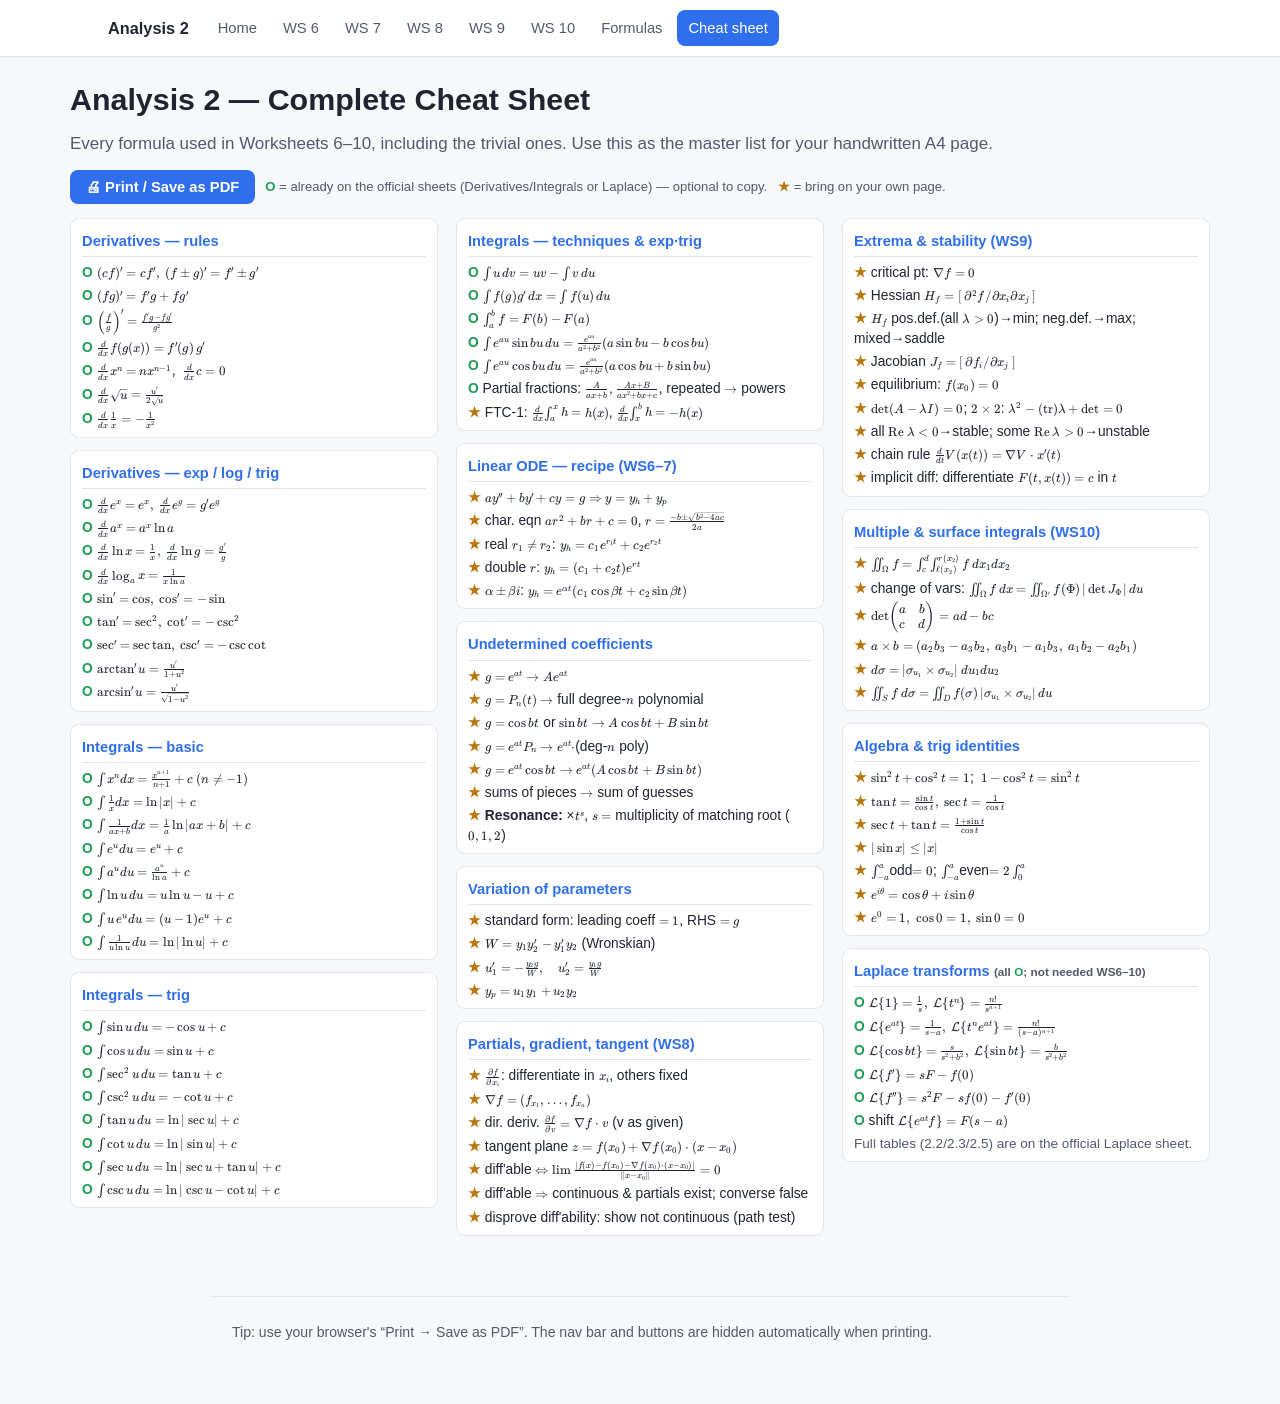
==== cheatsheet.html @ 3c7057ac "init" ====
<!DOCTYPE html>
<html lang="en">
<head>
<meta charset="UTF-8">
<meta name="viewport" content="width=device-width, initial-scale=1.0">
<title>Cheat Sheet — Analysis 2 (printable)</title>
<link rel="stylesheet" href="katex/katex.min.css">
<link rel="stylesheet" href="css/style.css">
<script defer src="katex/katex.min.js"></script>
<script defer src="katex/auto-render.min.js"></script>
<script defer src="js/render.js"></script>
<style>
  /* ---- Cheat-sheet specific (dense, printable) ---- */
  .cs-wrap { max-width: 1180px; margin: 0 auto; padding: 18px 20px 60px; }
  .cs-controls { display:flex; gap:10px; align-items:center; flex-wrap:wrap; margin: 6px 0 14px; }
  .btn {
    background: var(--accent); color:#fff; border:none; border-radius:8px;
    padding:9px 16px; font-size:.92rem; font-weight:600; cursor:pointer;
  }
  .legend { font-size:.82rem; color:var(--text-soft); }
  .legend b { color: var(--text); }
  .mark-o { color: var(--green); font-weight:700; }
  .mark-x { color: var(--amber); font-weight:700; }

  .cs-cols { column-count: 3; column-gap: 18px; }
  @media (max-width: 1000px){ .cs-cols { column-count: 2; } }
  @media (max-width: 660px){ .cs-cols { column-count: 1; } }

  .cs-block {
    break-inside: avoid;
    background: var(--bg-card);
    border: 1px solid var(--border);
    border-radius: 9px;
    padding: 8px 11px 4px;
    margin: 0 0 12px;
  }
  .cs-block h3 {
    margin: 2px 0 6px; font-size: .92rem; color: var(--accent);
    border-bottom: 1px solid var(--border); padding-bottom: 3px;
  }
  .cs-block ul { list-style: none; margin: 0; padding: 0; }
  .cs-block li { margin: 4px 0; font-size: .86rem; line-height: 1.4; }
  .cs-block .katex { font-size: .92em; }
  .cs-block .lbl { color: var(--text-soft); font-size:.8em; }

  @media print {
    @page { size: A4; margin: 10mm; }
    .topnav, .cs-controls, footer.site { display: none !important; }
    body { background:#fff; color:#000; font-size: 11px; }
    .cs-wrap { padding: 0; max-width: none; }
    .cs-cols { column-count: 3; column-gap: 10px; }
    .cs-block { border:1px solid #bbb; box-shadow:none; padding:5px 7px 2px; margin-bottom:7px; }
    .cs-block h3 { color:#000; font-size: 10.5px; }
    .cs-block li { font-size: 9.5px; margin:2.5px 0; }
    .mark-o { color:#000; } .mark-x { color:#000; font-weight:800; }
    h1.cs-title { font-size: 15px; margin: 0 0 2px; }
    .cs-sub { font-size: 9.5px; margin: 0 0 6px; }
    a { color:#000; text-decoration:none; }
  }
</style>
</head>
<body>
<nav class="topnav"><div class="topnav-inner">
  <a class="brand" href="index.html">Analysis 2</a>
  <a class="navlink" href="index.html">Home</a>
  <a class="navlink" href="worksheet6.html">WS 6</a>
  <a class="navlink" href="worksheet7.html">WS 7</a>
  <a class="navlink" href="worksheet8.html">WS 8</a>
  <a class="navlink" href="worksheet9.html">WS 9</a>
  <a class="navlink" href="worksheet10.html">WS 10</a>
  <a class="navlink" href="formulas.html">Formulas</a>
  <a class="navlink active" href="cheatsheet.html">Cheat sheet</a>
</div></nav>

<div class="cs-wrap">
  <h1 class="cs-title">Analysis 2 — Complete Cheat Sheet</h1>
  <p class="cs-sub muted">Every formula used in Worksheets 6–10, including the trivial ones. Use this as the master list for your handwritten A4 page.</p>
  <div class="cs-controls">
    <button class="btn" onclick="window.print()">🖨 Print / Save as PDF</button>
    <span class="legend"><b><span class="mark-o">O</span></b> = already on the official sheets (Derivatives/Integrals or Laplace) — optional to copy. &nbsp; <b><span class="mark-x">★</span></b> = bring on your own page.</span>
  </div>

  <div class="cs-cols">

    <!-- DERIVATIVES -->
    <div class="cs-block">
      <h3>Derivatives — rules</h3>
      <ul>
        <li><span class="mark-o">O</span> $(cf)'=cf',\ (f\pm g)'=f'\pm g'$</li>
        <li><span class="mark-o">O</span> $(fg)'=f'g+fg'$</li>
        <li><span class="mark-o">O</span> $\left(\frac fg\right)'=\frac{f'g-fg'}{g^2}$</li>
        <li><span class="mark-o">O</span> $\frac{d}{dx}f(g(x))=f'(g)\,g'$</li>
        <li><span class="mark-o">O</span> $\frac{d}{dx}x^n=nx^{n-1}$, $\ \frac{d}{dx}c=0$</li>
        <li><span class="mark-o">O</span> $\frac{d}{dx}\sqrt u=\frac{u'}{2\sqrt u}$</li>
        <li><span class="mark-o">O</span> $\frac{d}{dx}\frac1x=-\frac1{x^2}$</li>
      </ul>
    </div>

    <div class="cs-block">
      <h3>Derivatives — exp / log / trig</h3>
      <ul>
        <li><span class="mark-o">O</span> $\frac{d}{dx}e^{x}=e^x,\ \frac{d}{dx}e^{g}=g'e^{g}$</li>
        <li><span class="mark-o">O</span> $\frac{d}{dx}a^x=a^x\ln a$</li>
        <li><span class="mark-o">O</span> $\frac{d}{dx}\ln x=\frac1x,\ \frac{d}{dx}\ln g=\frac{g'}{g}$</li>
        <li><span class="mark-o">O</span> $\frac{d}{dx}\log_a x=\frac{1}{x\ln a}$</li>
        <li><span class="mark-o">O</span> $\sin'=\cos,\ \cos'=-\sin$</li>
        <li><span class="mark-o">O</span> $\tan'=\sec^2,\ \cot'=-\csc^2$</li>
        <li><span class="mark-o">O</span> $\sec'=\sec\tan,\ \csc'=-\csc\cot$</li>
        <li><span class="mark-o">O</span> $\arctan'u=\frac{u'}{1+u^2}$</li>
        <li><span class="mark-o">O</span> $\arcsin'u=\frac{u'}{\sqrt{1-u^2}}$</li>
      </ul>
    </div>

    <!-- INTEGRALS -->
    <div class="cs-block">
      <h3>Integrals — basic</h3>
      <ul>
        <li><span class="mark-o">O</span> $\int x^n dx=\frac{x^{n+1}}{n+1}+c\ (n\neq-1)$</li>
        <li><span class="mark-o">O</span> $\int\frac1x dx=\ln|x|+c$</li>
        <li><span class="mark-o">O</span> $\int\frac{1}{ax+b}dx=\frac1a\ln|ax+b|+c$</li>
        <li><span class="mark-o">O</span> $\int e^u du=e^u+c$</li>
        <li><span class="mark-o">O</span> $\int a^u du=\frac{a^u}{\ln a}+c$</li>
        <li><span class="mark-o">O</span> $\int\ln u\,du=u\ln u-u+c$</li>
        <li><span class="mark-o">O</span> $\int u\,e^u du=(u-1)e^u+c$</li>
        <li><span class="mark-o">O</span> $\int\frac{1}{u\ln u}du=\ln|\ln u|+c$</li>
      </ul>
    </div>

    <div class="cs-block">
      <h3>Integrals — trig</h3>
      <ul>
        <li><span class="mark-o">O</span> $\int\sin u\,du=-\cos u+c$</li>
        <li><span class="mark-o">O</span> $\int\cos u\,du=\sin u+c$</li>
        <li><span class="mark-o">O</span> $\int\sec^2 u\,du=\tan u+c$</li>
        <li><span class="mark-o">O</span> $\int\csc^2 u\,du=-\cot u+c$</li>
        <li><span class="mark-o">O</span> $\int\tan u\,du=\ln|\sec u|+c$</li>
        <li><span class="mark-o">O</span> $\int\cot u\,du=\ln|\sin u|+c$</li>
        <li><span class="mark-o">O</span> $\int\sec u\,du=\ln|\sec u+\tan u|+c$</li>
        <li><span class="mark-o">O</span> $\int\csc u\,du=\ln|\csc u-\cot u|+c$</li>
      </ul>
    </div>

    <div class="cs-block">
      <h3>Integrals — techniques &amp; exp·trig</h3>
      <ul>
        <li><span class="mark-o">O</span> $\int u\,dv=uv-\int v\,du$</li>
        <li><span class="mark-o">O</span> $\int f(g)g'\,dx=\int f(u)\,du$</li>
        <li><span class="mark-o">O</span> $\int_a^b f=F(b)-F(a)$</li>
        <li><span class="mark-o">O</span> $\int e^{au}\sin bu\,du=\frac{e^{au}}{a^2+b^2}(a\sin bu-b\cos bu)$</li>
        <li><span class="mark-o">O</span> $\int e^{au}\cos bu\,du=\frac{e^{au}}{a^2+b^2}(a\cos bu+b\sin bu)$</li>
        <li><span class="mark-o">O</span> Partial fractions: $\frac{A}{ax+b},\frac{Ax+B}{ax^2+bx+c}$, repeated $\to$ powers</li>
        <li><span class="mark-x">★</span> FTC-1: $\frac{d}{dx}\!\int_a^x h=h(x)$, $\frac{d}{dx}\!\int_x^b h=-h(x)$</li>
      </ul>
    </div>

    <!-- ODE -->
    <div class="cs-block">
      <h3>Linear ODE — recipe (WS6–7)</h3>
      <ul>
        <li><span class="mark-x">★</span> $ay''+by'+cy=g\Rightarrow y=y_h+y_p$</li>
        <li><span class="mark-x">★</span> char. eqn $ar^2+br+c=0$, $r=\frac{-b\pm\sqrt{b^2-4ac}}{2a}$</li>
        <li><span class="mark-x">★</span> real $r_1\ne r_2$: $y_h=c_1e^{r_1t}+c_2e^{r_2t}$</li>
        <li><span class="mark-x">★</span> double $r$: $y_h=(c_1+c_2t)e^{rt}$</li>
        <li><span class="mark-x">★</span> $\alpha\pm\beta i$: $y_h=e^{\alpha t}(c_1\cos\beta t+c_2\sin\beta t)$</li>
      </ul>
    </div>

    <div class="cs-block">
      <h3>Undetermined coefficients</h3>
      <ul>
        <li><span class="mark-x">★</span> $g=e^{at}\to Ae^{at}$</li>
        <li><span class="mark-x">★</span> $g=P_n(t)\to$ full degree-$n$ polynomial</li>
        <li><span class="mark-x">★</span> $g=\cos bt$ or $\sin bt\to A\cos bt+B\sin bt$</li>
        <li><span class="mark-x">★</span> $g=e^{at}P_n\to e^{at}\cdot$(deg-$n$ poly)</li>
        <li><span class="mark-x">★</span> $g=e^{at}\cos bt\to e^{at}(A\cos bt+B\sin bt)$</li>
        <li><span class="mark-x">★</span> sums of pieces $\to$ sum of guesses</li>
        <li><span class="mark-x">★</span> <b>Resonance:</b> ×$t^s$, $s=$ multiplicity of matching root ($0,1,2$)</li>
      </ul>
    </div>

    <div class="cs-block">
      <h3>Variation of parameters</h3>
      <ul>
        <li><span class="mark-x">★</span> standard form: leading coeff $=1$, RHS $=g$</li>
        <li><span class="mark-x">★</span> $W=y_1y_2'-y_1'y_2$ (Wronskian)</li>
        <li><span class="mark-x">★</span> $u_1'=-\frac{y_2 g}{W},\quad u_2'=\frac{y_1 g}{W}$</li>
        <li><span class="mark-x">★</span> $y_p=u_1y_1+u_2y_2$</li>
      </ul>
    </div>

    <!-- MULTIVARIABLE -->
    <div class="cs-block">
      <h3>Partials, gradient, tangent (WS8)</h3>
      <ul>
        <li><span class="mark-x">★</span> $\frac{\partial f}{\partial x_i}$: differentiate in $x_i$, others fixed</li>
        <li><span class="mark-x">★</span> $\nabla f=(f_{x_1},\dots,f_{x_n})$</li>
        <li><span class="mark-x">★</span> dir. deriv. $\frac{\partial f}{\partial v}=\nabla f\cdot v$ (v as given)</li>
        <li><span class="mark-x">★</span> tangent plane $z=f(x_0)+\nabla f(x_0)\cdot(x-x_0)$</li>
        <li><span class="mark-x">★</span> diff'able $\Leftrightarrow \lim\frac{|f(x)-f(x_0)-\nabla f(x_0)\cdot(x-x_0)|}{\lVert x-x_0\rVert}=0$</li>
        <li><span class="mark-x">★</span> diff'able $\Rightarrow$ continuous &amp; partials exist; converse false</li>
        <li><span class="mark-x">★</span> disprove diff'ability: show not continuous (path test)</li>
      </ul>
    </div>

    <div class="cs-block">
      <h3>Extrema &amp; stability (WS9)</h3>
      <ul>
        <li><span class="mark-x">★</span> critical pt: $\nabla f=0$</li>
        <li><span class="mark-x">★</span> Hessian $H_f=[\,\partial^2 f/\partial x_i\partial x_j\,]$</li>
        <li><span class="mark-x">★</span> $H_f$ pos.def.(all $\lambda>0$)→min; neg.def.→max; mixed→saddle</li>
        <li><span class="mark-x">★</span> Jacobian $J_f=[\,\partial f_i/\partial x_j\,]$</li>
        <li><span class="mark-x">★</span> equilibrium: $f(x_0)=0$</li>
        <li><span class="mark-x">★</span> $\det(A-\lambda I)=0$; $2\times2$: $\lambda^2-(\operatorname{tr})\lambda+\det=0$</li>
        <li><span class="mark-x">★</span> all $\operatorname{Re}\lambda<0$→stable; some $\operatorname{Re}\lambda>0$→unstable</li>
        <li><span class="mark-x">★</span> chain rule $\frac{d}{dt}V(x(t))=\nabla V\cdot x'(t)$</li>
        <li><span class="mark-x">★</span> implicit diff: differentiate $F(t,x(t))=c$ in $t$</li>
      </ul>
    </div>

    <!-- INTEGRALS 2 -->
    <div class="cs-block">
      <h3>Multiple &amp; surface integrals (WS10)</h3>
      <ul>
        <li><span class="mark-x">★</span> $\iint_\Omega f=\int_c^d\!\int_{\ell(x_2)}^{r(x_2)}f\,dx_1dx_2$</li>
        <li><span class="mark-x">★</span> change of vars: $\iint_\Omega f\,dx=\iint_{\Omega'}f(\Phi)\,|\det J_\Phi|\,du$</li>
        <li><span class="mark-x">★</span> $\det\!\begin{pmatrix}a&b\\c&d\end{pmatrix}=ad-bc$</li>
        <li><span class="mark-x">★</span> $a\times b=(a_2b_3-a_3b_2,\ a_3b_1-a_1b_3,\ a_1b_2-a_2b_1)$</li>
        <li><span class="mark-x">★</span> $d\sigma=|\sigma_{u_1}\times\sigma_{u_2}|\,du_1du_2$</li>
        <li><span class="mark-x">★</span> $\iint_S f\,d\sigma=\iint_D f(\sigma)\,|\sigma_{u_1}\times\sigma_{u_2}|\,du$</li>
      </ul>
    </div>

    <!-- ALGEBRA -->
    <div class="cs-block">
      <h3>Algebra &amp; trig identities</h3>
      <ul>
        <li><span class="mark-x">★</span> $\sin^2t+\cos^2t=1$; $\ 1-\cos^2t=\sin^2t$</li>
        <li><span class="mark-x">★</span> $\tan t=\frac{\sin t}{\cos t},\ \sec t=\frac1{\cos t}$</li>
        <li><span class="mark-x">★</span> $\sec t+\tan t=\frac{1+\sin t}{\cos t}$</li>
        <li><span class="mark-x">★</span> $|\sin x|\le|x|$</li>
        <li><span class="mark-x">★</span> $\int_{-a}^a$odd$=0$; $\int_{-a}^a$even$=2\int_0^a$</li>
        <li><span class="mark-x">★</span> $e^{i\theta}=\cos\theta+i\sin\theta$</li>
        <li><span class="mark-x">★</span> $e^0=1,\ \cos0=1,\ \sin0=0$</li>
      </ul>
    </div>

    <!-- LAPLACE -->
    <div class="cs-block">
      <h3>Laplace transforms <span class="lbl">(all <span class="mark-o">O</span>; not needed WS6–10)</span></h3>
      <ul>
        <li><span class="mark-o">O</span> $\mathcal L\{1\}=\frac1s,\ \mathcal L\{t^n\}=\frac{n!}{s^{n+1}}$</li>
        <li><span class="mark-o">O</span> $\mathcal L\{e^{at}\}=\frac{1}{s-a},\ \mathcal L\{t^ne^{at}\}=\frac{n!}{(s-a)^{n+1}}$</li>
        <li><span class="mark-o">O</span> $\mathcal L\{\cos bt\}=\frac{s}{s^2+b^2},\ \mathcal L\{\sin bt\}=\frac{b}{s^2+b^2}$</li>
        <li><span class="mark-o">O</span> $\mathcal L\{f'\}=sF-f(0)$</li>
        <li><span class="mark-o">O</span> $\mathcal L\{f''\}=s^2F-sf(0)-f'(0)$</li>
        <li><span class="mark-o">O</span> shift $\mathcal L\{e^{at}f\}=F(s-a)$</li>
        <li class="lbl">Full tables (2.2/2.3/2.5) are on the official Laplace sheet.</li>
      </ul>
    </div>

  </div>
</div>

<footer class="site">Tip: use your browser's “Print → Save as PDF”. The nav bar and buttons are hidden automatically when printing.</footer>
</body>
</html>
---- css/style.css ----
/* ===========================================================
   Analysis 2 — Study Site
   Shared stylesheet
   =========================================================== */

:root {
  --bg: #f7f8fa;
  --bg-card: #ffffff;
  --text: #1f2430;
  --text-soft: #525a6b;
  --accent: #2f6fed;
  --accent-soft: #e8f0ff;
  --border: #e2e6ee;
  --code-bg: #f0f2f6;
  --green: #1f9d57;
  --green-soft: #e6f6ed;
  --amber: #b9770e;
  --amber-soft: #fdf3e2;
  --red: #d33d3d;
  --purple: #7a4fd0;
  --purple-soft: #f1ecfb;
  --shadow: 0 1px 3px rgba(20,30,50,.06), 0 6px 24px rgba(20,30,50,.05);
  --radius: 12px;
  --maxw: 860px;
}

@media (prefers-color-scheme: dark) {
  :root {
    --bg: #11141a;
    --bg-card: #1a1e27;
    --text: #e7ebf3;
    --text-soft: #a4adbd;
    --accent: #6fa0ff;
    --accent-soft: #1e2942;
    --border: #2a2f3b;
    --code-bg: #232834;
    --green: #57d98b;
    --green-soft: #16301f;
    --amber: #e6b35a;
    --amber-soft: #2e2613;
    --red: #ff7a7a;
    --purple: #b79bf0;
    --purple-soft: #221a36;
    --shadow: 0 1px 3px rgba(0,0,0,.3), 0 6px 24px rgba(0,0,0,.25);
  }
}

* { box-sizing: border-box; }

html { scroll-behavior: smooth; scroll-padding-top: 80px; }

body {
  margin: 0;
  font-family: -apple-system, BlinkMacSystemFont, "Segoe UI", Roboto, Helvetica, Arial, sans-serif;
  background: var(--bg);
  color: var(--text);
  line-height: 1.65;
  font-size: 17px;
  -webkit-font-smoothing: antialiased;
}

/* ---------- Top navigation ---------- */
.topnav {
  position: sticky;
  top: 0;
  z-index: 50;
  background: var(--bg-card);
  border-bottom: 1px solid var(--border);
  box-shadow: 0 1px 0 rgba(0,0,0,.02);
}
.topnav-inner {
  max-width: 1100px;
  margin: 0 auto;
  display: flex;
  align-items: center;
  flex-wrap: wrap;
  gap: 4px;
  padding: 10px 18px;
}
.topnav .brand {
  font-weight: 700;
  margin-right: 14px;
  color: var(--text);
  text-decoration: none;
  font-size: 1.02rem;
  white-space: nowrap;
}
.topnav a.navlink {
  color: var(--text-soft);
  text-decoration: none;
  padding: 6px 11px;
  border-radius: 8px;
  font-size: .92rem;
  font-weight: 500;
  white-space: nowrap;
}
.topnav a.navlink:hover { background: var(--accent-soft); color: var(--accent); }
.topnav a.navlink.active { background: var(--accent); color: #fff; }

/* ---------- Layout ---------- */
.wrap {
  max-width: var(--maxw);
  margin: 0 auto;
  padding: 32px 22px 80px;
}
.page-header { margin-bottom: 8px; }
.page-header .eyebrow {
  color: var(--accent);
  font-weight: 600;
  font-size: .82rem;
  letter-spacing: .04em;
  text-transform: uppercase;
}
h1 { font-size: 1.9rem; line-height: 1.2; margin: .2em 0 .35em; }
h2 {
  font-size: 1.35rem;
  margin: 2.2em 0 .6em;
  padding-bottom: .25em;
  border-bottom: 2px solid var(--border);
}
h3 { font-size: 1.12rem; margin: 1.6em 0 .4em; color: var(--text); }
h4 { font-size: 1rem; margin: 1.2em 0 .3em; color: var(--text-soft); }
p { margin: .7em 0; }
a { color: var(--accent); }

.lead { color: var(--text-soft); font-size: 1.05rem; }

/* ---------- Cards / boxes ---------- */
.card {
  background: var(--bg-card);
  border: 1px solid var(--border);
  border-radius: var(--radius);
  padding: 20px 24px;
  margin: 18px 0;
  box-shadow: var(--shadow);
}

.problem {
  background: var(--accent-soft);
  border-left: 4px solid var(--accent);
  border-radius: 8px;
  padding: 12px 18px;
  margin: 14px 0;
}
.problem .tag { font-weight: 700; color: var(--accent); }

.theory {
  background: var(--purple-soft);
  border: 1px solid var(--border);
  border-left: 4px solid var(--purple);
  border-radius: 8px;
  padding: 4px 18px;
  margin: 16px 0;
}
.theory .theory-title {
  font-weight: 700;
  color: var(--purple);
  display: block;
  margin: 12px 0 4px;
  font-size: .9rem;
  letter-spacing: .03em;
  text-transform: uppercase;
}

.note {
  background: var(--amber-soft);
  border-left: 4px solid var(--amber);
  border-radius: 8px;
  padding: 4px 18px;
  margin: 14px 0;
  font-size: .96rem;
}
.note .note-title { font-weight: 700; color: var(--amber); }

.check {
  background: var(--green-soft);
  border-left: 4px solid var(--green);
  border-radius: 8px;
  padding: 10px 18px;
  margin: 14px 0;
  font-size: .96rem;
}
.check .check-title { font-weight: 700; color: var(--green); }
.check::before { content: "✓ "; color: var(--green); font-weight: 700; }

/* ---------- Step list ---------- */
.steps { counter-reset: step; padding: 0; margin: 14px 0; list-style: none; }
.steps > li {
  position: relative;
  padding: 2px 0 14px 0;
  margin: 0;
}
.step-label {
  display: inline-block;
  font-weight: 700;
  color: var(--accent);
  font-size: .85rem;
  letter-spacing: .03em;
  text-transform: uppercase;
  margin-bottom: 2px;
}

/* ---------- Exercise container ---------- */
.exercise { margin: 30px 0; }
.exercise > h3 .sub { color: var(--text-soft); font-weight: 400; font-size: .95rem; }
.subpart { margin: 22px 0; padding-left: 2px; }
.subpart-head { font-weight: 700; font-size: 1.02rem; }

/* ---------- Misc ---------- */
code, .mono {
  font-family: ui-monospace, SFMono-Regular, Menlo, Consolas, monospace;
  background: var(--code-bg);
  padding: 1px 5px;
  border-radius: 5px;
  font-size: .9em;
}
.muted { color: var(--text-soft); }
hr { border: none; border-top: 1px solid var(--border); margin: 2em 0; }

.katex-display { overflow-x: auto; overflow-y: hidden; padding: 4px 0; }
.katex { font-size: 1.04em; }

/* ---------- TOC ---------- */
.toc {
  background: var(--bg-card);
  border: 1px solid var(--border);
  border-radius: var(--radius);
  padding: 14px 22px;
  margin: 20px 0 28px;
}
.toc strong { display: block; margin-bottom: 6px; font-size: .85rem; text-transform: uppercase; letter-spacing: .04em; color: var(--text-soft); }
.toc ul { margin: 0; padding-left: 18px; columns: 2; }
.toc li { margin: 3px 0; }

/* ---------- Home cards grid ---------- */
.grid {
  display: grid;
  grid-template-columns: repeat(auto-fill, minmax(250px, 1fr));
  gap: 16px;
  margin: 22px 0;
}
.tile {
  display: block;
  background: var(--bg-card);
  border: 1px solid var(--border);
  border-radius: var(--radius);
  padding: 18px 20px;
  text-decoration: none;
  color: var(--text);
  box-shadow: var(--shadow);
  transition: transform .12s ease, border-color .12s ease;
}
.tile:hover { transform: translateY(-2px); border-color: var(--accent); }
.tile .tile-no { color: var(--accent); font-weight: 700; font-size: .8rem; letter-spacing:.05em; text-transform: uppercase;}
.tile .tile-title { font-weight: 700; font-size: 1.1rem; margin: 4px 0; }
.tile .tile-desc { color: var(--text-soft); font-size: .92rem; }

/* ---------- Tables ---------- */
table { border-collapse: collapse; width: 100%; margin: 14px 0; font-size: .96rem; }
th, td { border: 1px solid var(--border); padding: 7px 11px; text-align: left; vertical-align: top; }
th { background: var(--accent-soft); color: var(--text); }

/* ---------- Pills ---------- */
.pill {
  display: inline-block;
  font-size: .72rem;
  font-weight: 700;
  padding: 2px 8px;
  border-radius: 999px;
  letter-spacing: .02em;
  vertical-align: middle;
}
.pill-official { background: var(--green-soft); color: var(--green); border: 1px solid var(--green); }
.pill-own { background: var(--amber-soft); color: var(--amber); border: 1px solid var(--amber); }

footer.site {
  max-width: var(--maxw);
  margin: 0 auto;
  padding: 24px 22px 60px;
  color: var(--text-soft);
  font-size: .88rem;
  border-top: 1px solid var(--border);
}

/* nav arrows between worksheets */
.pager { display: flex; justify-content: space-between; gap: 12px; margin-top: 40px; }
.pager a {
  text-decoration: none; color: var(--accent); font-weight: 600;
  border: 1px solid var(--border); border-radius: 8px; padding: 10px 16px;
  background: var(--bg-card);
}
.pager a:hover { border-color: var(--accent); }
.pager .spacer { flex: 1; }
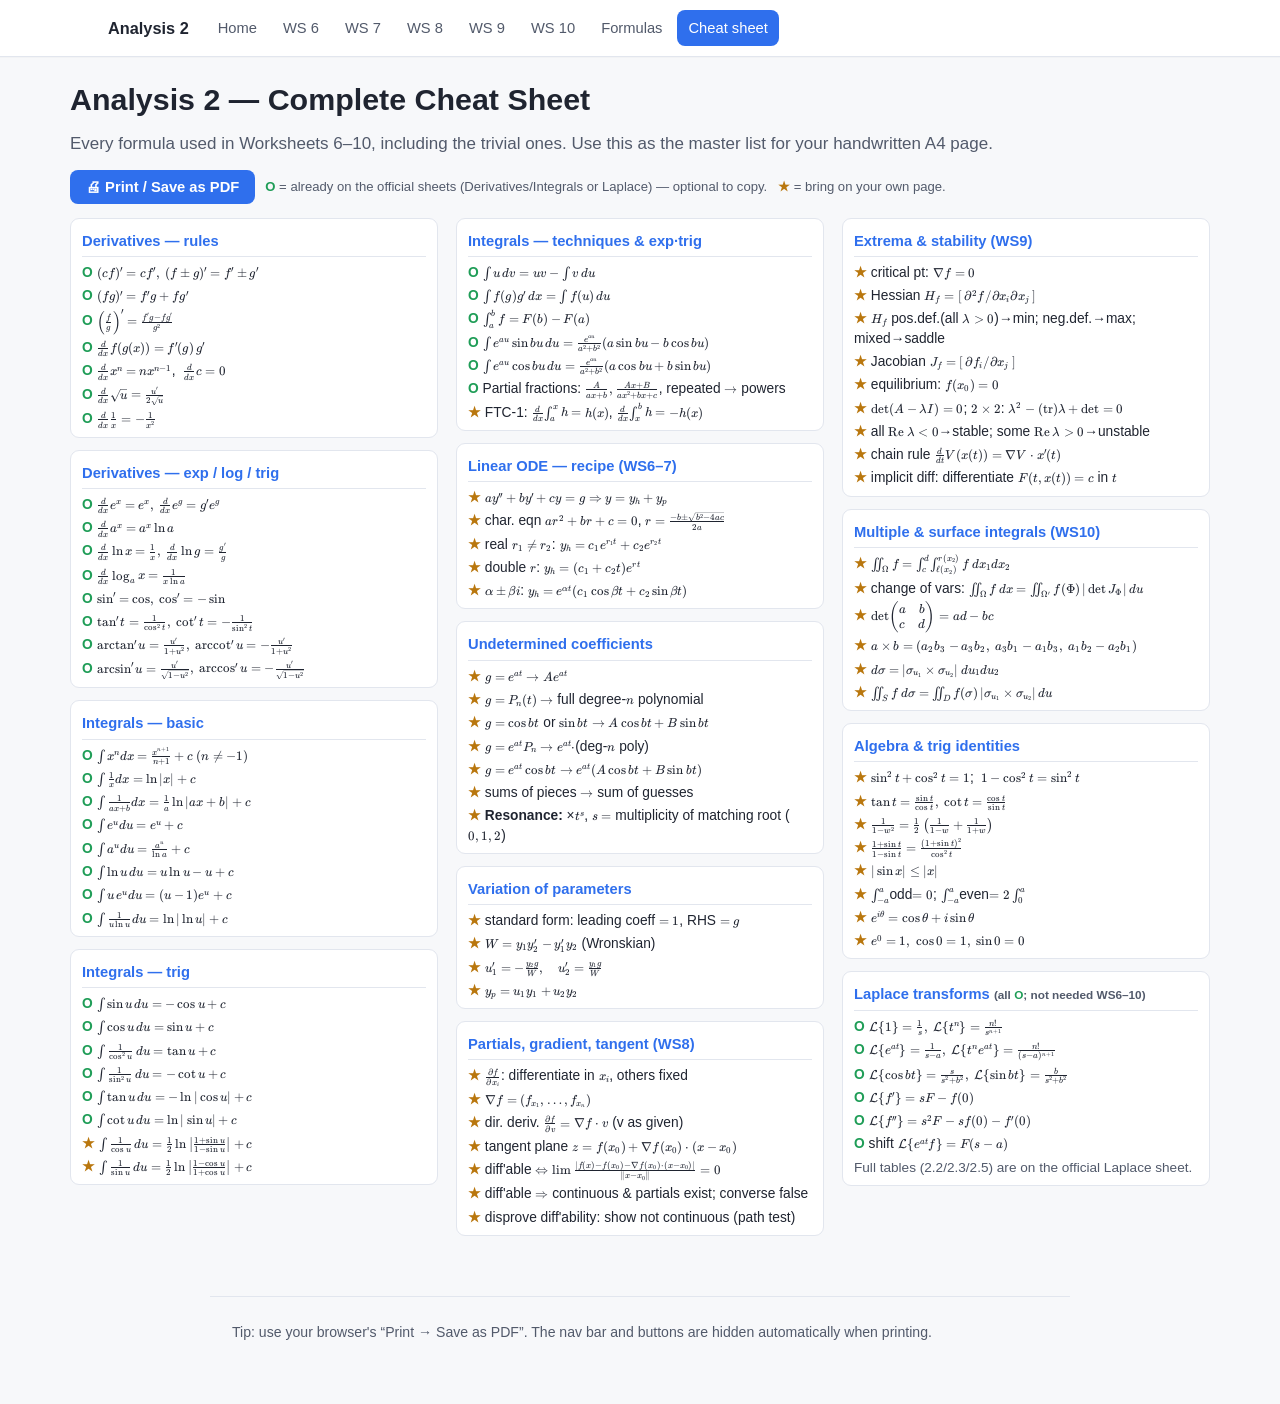
==== commit b9ebb03c: "replacing sec and cosec with other trig functions" ====
--- a/cheatsheet.html
+++ b/cheatsheet.html
@@ -104,10 +104,9 @@
         <li><span class="mark-o">O</span> $\frac{d}{dx}\ln x=\frac1x,\ \frac{d}{dx}\ln g=\frac{g'}{g}$</li>
         <li><span class="mark-o">O</span> $\frac{d}{dx}\log_a x=\frac{1}{x\ln a}$</li>
         <li><span class="mark-o">O</span> $\sin'=\cos,\ \cos'=-\sin$</li>
-        <li><span class="mark-o">O</span> $\tan'=\sec^2,\ \cot'=-\csc^2$</li>
-        <li><span class="mark-o">O</span> $\sec'=\sec\tan,\ \csc'=-\csc\cot$</li>
-        <li><span class="mark-o">O</span> $\arctan'u=\frac{u'}{1+u^2}$</li>
-        <li><span class="mark-o">O</span> $\arcsin'u=\frac{u'}{\sqrt{1-u^2}}$</li>
+        <li><span class="mark-o">O</span> $\tan' t=\frac{1}{\cos^2 t},\ \cot' t=-\frac{1}{\sin^2 t}$</li>
+        <li><span class="mark-o">O</span> $\arctan'u=\frac{u'}{1+u^2},\ \operatorname{arccot}'u=-\frac{u'}{1+u^2}$</li>
+        <li><span class="mark-o">O</span> $\arcsin'u=\frac{u'}{\sqrt{1-u^2}},\ \arccos'u=-\frac{u'}{\sqrt{1-u^2}}$</li>
       </ul>
     </div>
 
@@ -131,12 +130,12 @@
       <ul>
         <li><span class="mark-o">O</span> $\int\sin u\,du=-\cos u+c$</li>
         <li><span class="mark-o">O</span> $\int\cos u\,du=\sin u+c$</li>
-        <li><span class="mark-o">O</span> $\int\sec^2 u\,du=\tan u+c$</li>
-        <li><span class="mark-o">O</span> $\int\csc^2 u\,du=-\cot u+c$</li>
-        <li><span class="mark-o">O</span> $\int\tan u\,du=\ln|\sec u|+c$</li>
+        <li><span class="mark-o">O</span> $\int\frac{1}{\cos^2 u}\,du=\tan u+c$</li>
+        <li><span class="mark-o">O</span> $\int\frac{1}{\sin^2 u}\,du=-\cot u+c$</li>
+        <li><span class="mark-o">O</span> $\int\tan u\,du=-\ln|\cos u|+c$</li>
         <li><span class="mark-o">O</span> $\int\cot u\,du=\ln|\sin u|+c$</li>
-        <li><span class="mark-o">O</span> $\int\sec u\,du=\ln|\sec u+\tan u|+c$</li>
-        <li><span class="mark-o">O</span> $\int\csc u\,du=\ln|\csc u-\cot u|+c$</li>
+        <li><span class="mark-x">★</span> $\int\frac{1}{\cos u}\,du=\frac12\ln\left|\frac{1+\sin u}{1-\sin u}\right|+c$</li>
+        <li><span class="mark-x">★</span> $\int\frac{1}{\sin u}\,du=\frac12\ln\left|\frac{1-\cos u}{1+\cos u}\right|+c$</li>
       </ul>
     </div>
 
@@ -235,8 +234,9 @@
       <h3>Algebra &amp; trig identities</h3>
       <ul>
         <li><span class="mark-x">★</span> $\sin^2t+\cos^2t=1$; $\ 1-\cos^2t=\sin^2t$</li>
-        <li><span class="mark-x">★</span> $\tan t=\frac{\sin t}{\cos t},\ \sec t=\frac1{\cos t}$</li>
-        <li><span class="mark-x">★</span> $\sec t+\tan t=\frac{1+\sin t}{\cos t}$</li>
+        <li><span class="mark-x">★</span> $\tan t=\frac{\sin t}{\cos t},\ \cot t=\frac{\cos t}{\sin t}$</li>
+        <li><span class="mark-x">★</span> $\frac{1}{1-w^2}=\frac12\left(\frac{1}{1-w}+\frac{1}{1+w}\right)$</li>
+        <li><span class="mark-x">★</span> $\frac{1+\sin t}{1-\sin t}=\frac{(1+\sin t)^2}{\cos^2 t}$</li>
         <li><span class="mark-x">★</span> $|\sin x|\le|x|$</li>
         <li><span class="mark-x">★</span> $\int_{-a}^a$odd$=0$; $\int_{-a}^a$even$=2\int_0^a$</li>
         <li><span class="mark-x">★</span> $e^{i\theta}=\cos\theta+i\sin\theta$</li>
--- a/css/style.css
+++ b/css/style.css
@@ -19,6 +19,8 @@
   --red: #d33d3d;
   --purple: #7a4fd0;
   --purple-soft: #f1ecfb;
+  --eli5: #0d8f86;
+  --eli5-soft: #e2f6f3;
   --shadow: 0 1px 3px rgba(20,30,50,.06), 0 6px 24px rgba(20,30,50,.05);
   --radius: 12px;
   --maxw: 860px;
@@ -41,6 +43,8 @@
     --red: #ff7a7a;
     --purple: #b79bf0;
     --purple-soft: #221a36;
+    --eli5: #4fd0c4;
+    --eli5-soft: #0f2e2b;
     --shadow: 0 1px 3px rgba(0,0,0,.3), 0 6px 24px rgba(0,0,0,.25);
   }
 }
@@ -162,6 +166,56 @@
   text-transform: uppercase;
 }
 
+.eli5 {
+  background: var(--eli5-soft);
+  border: 1px solid var(--eli5);
+  border-left: 5px solid var(--eli5);
+  border-radius: 10px;
+  padding: 6px 20px 12px;
+  margin: 18px 0;
+}
+.eli5 .eli5-title {
+  display: inline-flex;
+  align-items: center;
+  gap: 7px;
+  font-weight: 800;
+  color: var(--eli5);
+  margin: 12px 0 2px;
+  font-size: .82rem;
+  letter-spacing: .06em;
+  text-transform: uppercase;
+}
+.eli5 .eli5-title::before {
+  content: "💡";
+  font-size: 1rem;
+}
+.eli5 p { margin: .5em 0; }
+.eli5 .analogy {
+  display: block;
+  border-left: 3px solid var(--eli5);
+  padding-left: 12px;
+  margin: 8px 0;
+  font-style: italic;
+  color: var(--text);
+}
+.eli5 .analogy b { font-style: normal; }
+
+.tip {
+  display: block;
+  background: var(--eli5-soft);
+  border-left: 3px solid var(--eli5);
+  border-radius: 0 7px 7px 0;
+  padding: 7px 13px;
+  margin: 10px 0;
+  font-size: .92rem;
+  line-height: 1.55;
+}
+.tip::before {
+  content: "💡 In plain words — ";
+  font-weight: 700;
+  color: var(--eli5);
+}
+
 .note {
   background: var(--amber-soft);
   border-left: 4px solid var(--amber);
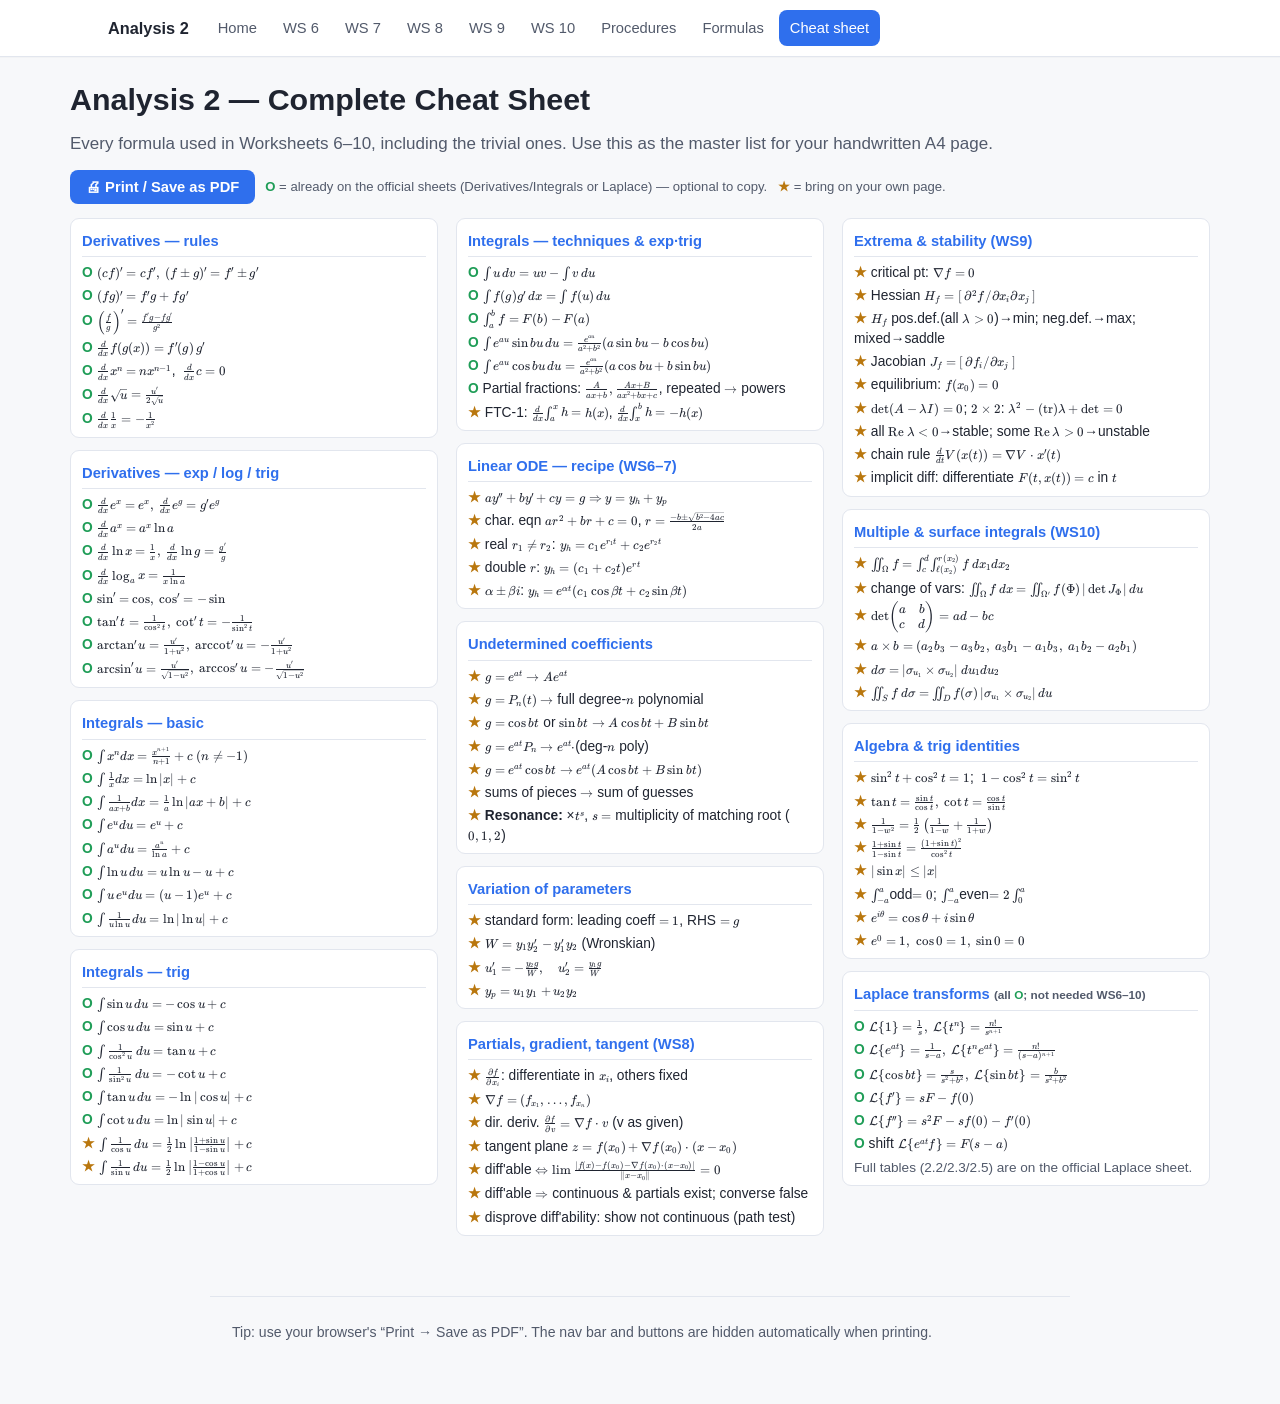
==== commit 0d1f663c: "adding procedures subpage" ====
--- a/cheatsheet.html
+++ b/cheatsheet.html
@@ -68,6 +68,7 @@
   <a class="navlink" href="worksheet8.html">WS 8</a>
   <a class="navlink" href="worksheet9.html">WS 9</a>
   <a class="navlink" href="worksheet10.html">WS 10</a>
+  <a class="navlink" href="procedures.html">Procedures</a>
   <a class="navlink" href="formulas.html">Formulas</a>
   <a class="navlink active" href="cheatsheet.html">Cheat sheet</a>
 </div></nav>
--- a/css/style.css
+++ b/css/style.css
@@ -216,6 +216,47 @@
   color: var(--eli5);
 }
 
+/* ---------- Procedure (recipe) steps ---------- */
+.proc { counter-reset: pstep; margin: 10px 0 6px; }
+.proc-step { position: relative; padding: 2px 0 14px 46px; margin: 0; }
+.proc-step::before {
+  counter-increment: pstep;
+  content: counter(pstep);
+  position: absolute; left: 0; top: 0;
+  width: 32px; height: 32px; border-radius: 50%;
+  background: var(--accent); color: #fff;
+  display: flex; align-items: center; justify-content: center;
+  font-weight: 700; font-size: .95rem;
+}
+.proc-step .st-title { font-weight: 700; display: block; margin-bottom: 2px; }
+.proc-step p { margin: .4em 0; }
+.proc-substep { margin: 5px 0 5px 4px; padding-left: 14px; border-left: 2px solid var(--border); }
+
+.decision {
+  background: var(--amber-soft);
+  border-left: 4px solid var(--amber);
+  border-radius: 8px;
+  padding: 8px 14px; margin: 10px 0; font-size: .95rem;
+}
+.decision .d-h { font-weight: 700; color: var(--amber); text-transform: uppercase; font-size: .78rem; letter-spacing: .04em; }
+.decision ul { margin: 5px 0 2px; padding-left: 20px; }
+.decision li { margin: 3px 0; }
+
+.keybox {
+  background: var(--code-bg);
+  border-radius: 8px;
+  padding: 8px 14px; margin: 10px 0; font-size: .9rem; color: var(--text-soft);
+}
+.keybox b { color: var(--text); }
+
+.stop { color: var(--red); font-weight: 700; }
+
+.proc-when {
+  font-size: .92rem; color: var(--text-soft);
+  background: var(--accent-soft); border-radius: 8px; padding: 7px 14px; margin: 6px 0 14px;
+}
+.proc-when b { color: var(--accent); }
+
 .note {
   background: var(--amber-soft);
   border-left: 4px solid var(--amber);
